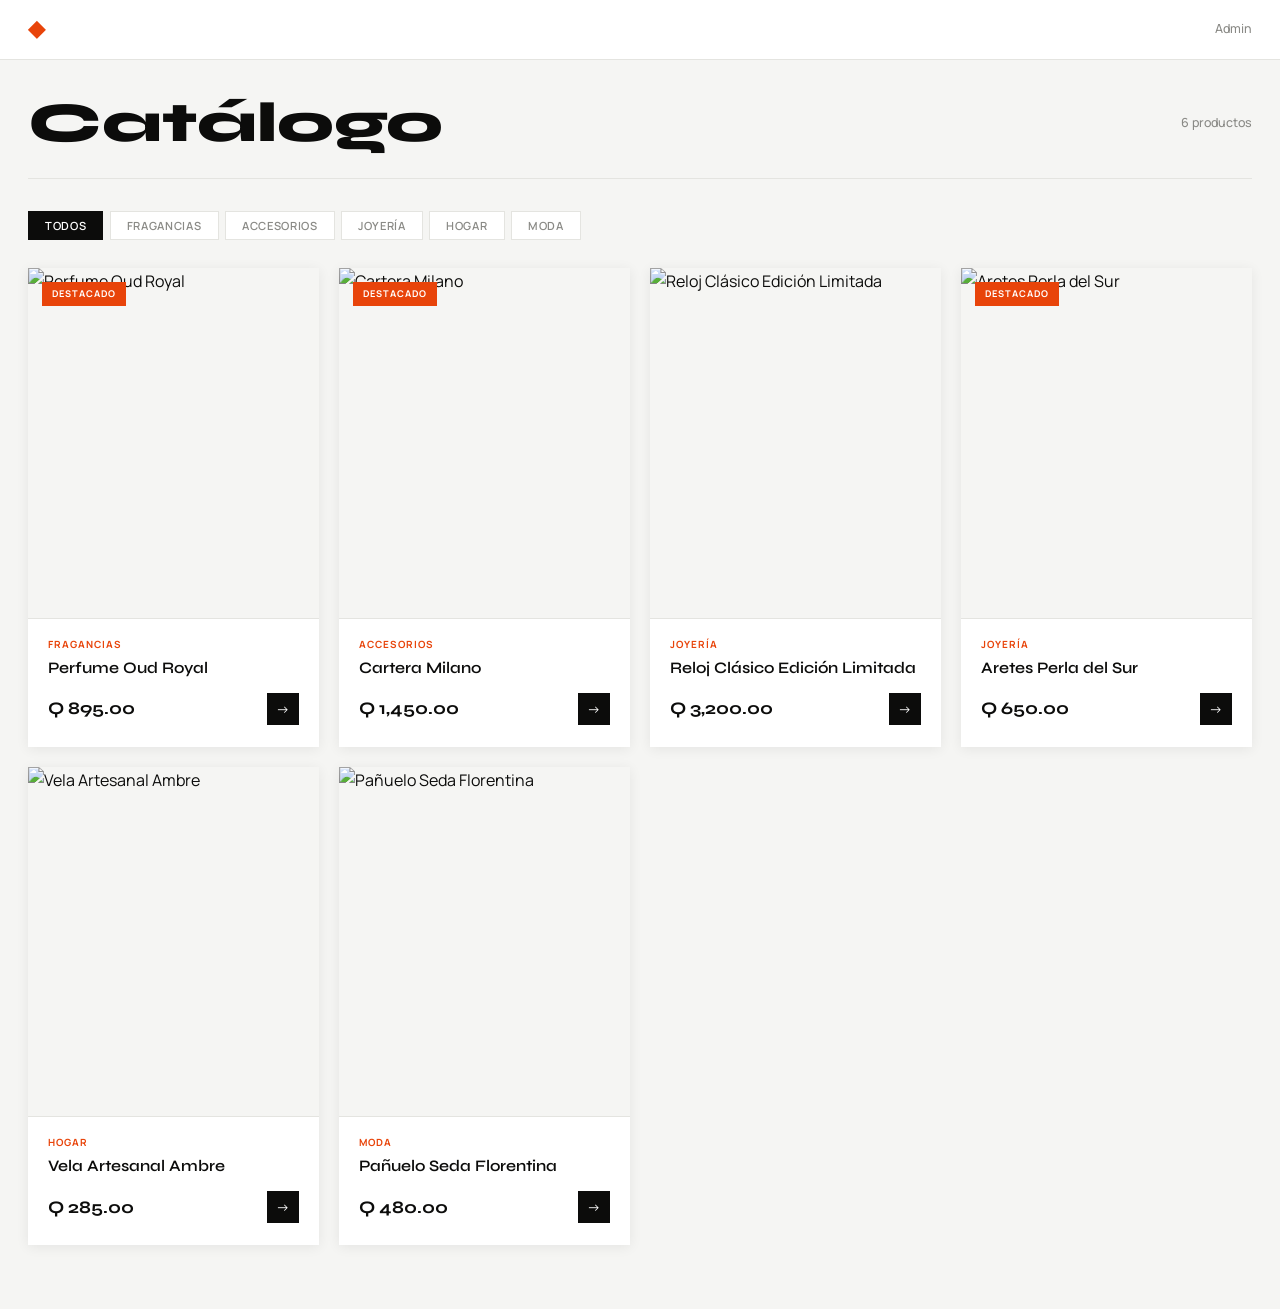
==== catalog.html @ a7bfba95 "first commit" ====
<!DOCTYPE html>
<html lang="es">
<head>
  <meta charset="UTF-8">
  <meta name="viewport" content="width=device-width, initial-scale=1.0">
  <title>Catálogo</title>
  <meta name="description" content="Explora nuestra colección completa de productos.">
  <link rel="preconnect" href="https://fonts.googleapis.com">
  <link rel="preconnect" href="https://fonts.gstatic.com" crossorigin>
  <link href="https://fonts.googleapis.com/css2?family=Syne:wght@400;600;700;800&family=Manrope:wght@300;400;500;600&display=swap" rel="stylesheet">
  <link rel="stylesheet" href="assets/css/main.css">
</head>
<body>

  <nav class="nav">
    <div class="nav__inner">
      <a href="catalog.html" class="nav__logo"><span>◆</span></a>
      <div class="nav__right">
        <a href="admin/index.html" class="nav__link">Admin</a>
      </div>
    </div>
  </nav>

  <div class="container">

    <!-- Header + filters -->
    <div class="cat-header">
      <h1 class="cat-header__title">Catálogo</h1>
      <span class="cat-header__count" id="count"></span>
    </div>

    <div class="filters" id="filters" style="margin-bottom:1.75rem;">
      <button class="filter-btn is-active" data-cat="todos">Todos</button>
    </div>

    <!-- Grid -->
    <div class="products-grid" id="grid">
      <div class="empty">
        <div class="empty__icon">○</div>
        <p>Cargando productos…</p>
      </div>
    </div>

  </div>

  <div id="toasts"></div>
  <script src="assets/js/store.js"></script>
  <script>
    function card(p) {
      const img = p.images?.[0] || '';
      const ss  = Store.stockStatus(p.stock ?? 0);
      return `
        <a href="product.html?id=${p.id}" class="pcard">
          <div class="pcard__img">
            ${img
              ? `<img src="${img}" alt="${p.name}" loading="lazy">`
              : `<div style="width:100%;height:100%;display:flex;align-items:center;justify-content:center;font-size:2.5rem;color:var(--muted)">○</div>`}
            ${p.featured ? `<div class="pcard__badge">Destacado</div>` : ''}
            ${p.stock === 0 ? `<div class="pcard__badge pcard__badge--stock">Sin stock</div>` : ''}
          </div>
          <div class="pcard__body">
            <div class="pcard__cat">${p.category || ''}</div>
            <div class="pcard__name">${p.name}</div>
            <div class="pcard__footer">
              <div class="pcard__price">${Store.formatPrice(p.price)}</div>
              <div class="pcard__btn">→</div>
            </div>
          </div>
        </a>`;
    }

    async function render(cat) {
      const prods = Store.getByCategory(cat);
      document.getElementById('count').textContent = `${prods.length} producto${prods.length !== 1 ? 's' : ''}`;
      document.getElementById('grid').innerHTML = prods.length
        ? prods.map(card).join('')
        : `<div class="empty"><div class="empty__icon">○</div><p class="empty__title">Sin productos aquí</p></div>`;
      document.querySelectorAll('.filter-btn').forEach(b =>
        b.classList.toggle('is-active', b.dataset.cat === cat));
      await resolveLocalImages(document.getElementById('grid'));
    }

    (async () => {
      await ImageDB.open();
      await Store.init();

      // Build filter buttons
      const bar = document.getElementById('filters');
      bar.querySelector('[data-cat="todos"]').addEventListener('click', () => render('todos'));
      Store.getCategories().forEach(cat => {
        const btn = document.createElement('button');
        btn.className = 'filter-btn';
        btn.dataset.cat = cat;
        btn.textContent = cat;
        btn.addEventListener('click', () => render(cat));
        bar.appendChild(btn);
      });

      // Initial render (check URL param)
      const cat = new URLSearchParams(location.search).get('cat');
      render(cat && Store.getCategories().includes(cat) ? cat : 'todos');
    })();
  </script>
</body>
</html>
---- assets/css/main.css ----
/* =============================================
   main.css
   Paleta: blanco limpio / negro / naranja vivo
   Fuentes: Syne + Manrope
   ============================================= */

@import url('https://fonts.googleapis.com/css2?family=Syne:wght@400;600;700;800&family=Manrope:wght@300;400;500;600&display=swap');

:root {
  --bg:       #F5F5F3;
  --surface:  #FFFFFF;
  --dark:     #0C0C0B;
  --accent:   #E8440A;
  --accent-l: #FEF0EB;
  --muted:    #8A8A86;
  --border:   #E4E4E0;

  --font-h: 'Syne', sans-serif;
  --font-b: 'Manrope', sans-serif;

  --nav-h:  60px;
  --max-w:  1320px;
  --ease:   .22s cubic-bezier(.4,0,.2,1);

  --shadow-card: 0 2px 12px rgba(12,12,11,.07);
  --shadow-hover: 0 12px 40px rgba(12,12,11,.14);
}

/* ---- Reset ---- */
*, *::before, *::after { box-sizing: border-box; margin: 0; padding: 0; }
html { font-size: 16px; scroll-behavior: smooth; }
body {
  background: var(--bg);
  color: var(--dark);
  font-family: var(--font-b);
  font-weight: 400;
  line-height: 1.65;
  -webkit-font-smoothing: antialiased;
}
img  { display: block; max-width: 100%; }
a    { color: inherit; text-decoration: none; }
button, input, select, textarea { font-family: var(--font-b); }

/* ---- Typography ---- */
h1,h2,h3,h4 { font-family: var(--font-h); line-height: 1.1; }
h1 { font-size: clamp(2rem, 5vw, 3.5rem); font-weight: 800; }
h2 { font-size: clamp(1.5rem, 3vw, 2.25rem); font-weight: 700; }
h3 { font-size: 1.15rem; font-weight: 600; }

.tag {
  display: inline-block;
  font-size: .62rem;
  font-weight: 600;
  letter-spacing: .12em;
  text-transform: uppercase;
}

/* ---- Layout ---- */
.container { max-width: var(--max-w); margin: 0 auto; padding: 0 1.75rem; }

/* ---- Nav ---- */
.nav {
  height: var(--nav-h);
  background: var(--surface);
  border-bottom: 1px solid var(--border);
  position: sticky; top: 0; z-index: 100;
}
.nav__inner {
  height: 100%;
  max-width: var(--max-w); margin: 0 auto; padding: 0 1.75rem;
  display: flex; align-items: center; justify-content: space-between;
}
.nav__logo {
  font-family: var(--font-h);
  font-size: 1.35rem; font-weight: 800;
  letter-spacing: -.01em;
}
.nav__logo span { color: var(--accent); }
.nav__right { display: flex; align-items: center; gap: 1.5rem; }
.nav__link {
  font-size: .78rem; font-weight: 500;
  color: var(--muted); transition: color var(--ease);
}
.nav__link:hover { color: var(--dark); }
.nav__back {
  display: inline-flex; align-items: center; gap: .4rem;
  font-size: .78rem; font-weight: 500;
  color: var(--muted); transition: color var(--ease);
}
.nav__back:hover { color: var(--dark); }

/* ---- Buttons ---- */
.btn {
  display: inline-flex; align-items: center; gap: .5rem;
  padding: .8rem 1.75rem;
  font-size: .78rem; font-weight: 600;
  letter-spacing: .04em;
  border: none; cursor: pointer;
  transition: all var(--ease);
}
.btn--dark    { background: var(--dark); color: var(--surface); }
.btn--dark:hover { background: var(--accent); }
.btn--outline { background: transparent; color: var(--dark); border: 1.5px solid var(--dark); }
.btn--outline:hover { background: var(--dark); color: var(--surface); }
.btn--ghost   { background: transparent; color: var(--muted); padding: .5rem .75rem; }
.btn--ghost:hover { color: var(--dark); }
.btn--full    { width: 100%; justify-content: center; }
.btn--sm      { padding: .45rem 1rem; font-size: .7rem; }

/* ---- Catalog header ---- */
.cat-header {
  padding: 2rem 0 1.5rem;
  display: flex; align-items: center;
  justify-content: space-between; gap: 1rem; flex-wrap: wrap;
  border-bottom: 1px solid var(--border);
  margin-bottom: 2rem;
}
.cat-header__title { font-weight: 800; }
.cat-header__count { font-size: .78rem; color: var(--muted); font-weight: 500; }

/* ---- Filters ---- */
.filters {
  display: flex; align-items: center;
  gap: .4rem; flex-wrap: wrap;
}
.filter-btn {
  padding: .4rem 1rem;
  font-size: .7rem; font-weight: 600;
  letter-spacing: .06em; text-transform: uppercase;
  border: 1.5px solid var(--border);
  background: var(--surface); color: var(--muted);
  cursor: pointer; transition: all var(--ease);
}
.filter-btn:hover { border-color: var(--dark); color: var(--dark); }
.filter-btn.is-active {
  background: var(--dark); color: var(--surface);
  border-color: var(--dark);
}

/* ---- Product Grid ---- */
.products-grid {
  display: grid;
  grid-template-columns: repeat(auto-fill, minmax(280px, 1fr));
  gap: 1.25rem;
  padding-bottom: 4rem;
}

/* ---- Product Card ---- */
.pcard {
  background: var(--surface);
  overflow: hidden;
  box-shadow: var(--shadow-card);
  transition: transform var(--ease), box-shadow var(--ease);
  display: block;
  cursor: pointer;
}
.pcard:hover {
  transform: translateY(-4px);
  box-shadow: var(--shadow-hover);
}
.pcard__img {
  aspect-ratio: 5/6;
  overflow: hidden;
  background: var(--bg);
  position: relative;
}
.pcard__img img {
  width: 100%; height: 100%; object-fit: cover;
  transition: transform .4s ease;
}
.pcard:hover .pcard__img img { transform: scale(1.05); }

.pcard__badge {
  position: absolute; top: .875rem; left: .875rem;
  background: var(--accent); color: #fff;
  font-size: .58rem; font-weight: 700;
  letter-spacing: .1em; text-transform: uppercase;
  padding: .25rem .65rem;
}
.pcard__badge--stock {
  background: var(--dark);
  top: auto; bottom: .875rem; left: .875rem;
}

.pcard__body {
  padding: 1.1rem 1.25rem 1.35rem;
  border-top: 1px solid var(--border);
}
.pcard__cat {
  font-size: .62rem; font-weight: 700;
  letter-spacing: .1em; text-transform: uppercase;
  color: var(--accent); margin-bottom: .35rem;
}
.pcard__name {
  font-family: var(--font-h);
  font-size: 1rem; font-weight: 600;
  line-height: 1.3; margin-bottom: .875rem;
}
.pcard__footer {
  display: flex; align-items: center; justify-content: space-between;
}
.pcard__price {
  font-family: var(--font-h);
  font-size: 1.1rem; font-weight: 700;
}
.pcard__btn {
  width: 32px; height: 32px;
  background: var(--dark); color: var(--surface);
  border: none; cursor: pointer;
  display: flex; align-items: center; justify-content: center;
  font-size: .85rem;
  transition: background var(--ease);
}
.pcard:hover .pcard__btn { background: var(--accent); }

/* ---- Empty ---- */
.empty {
  grid-column: 1/-1;
  text-align: center; padding: 5rem 2rem; color: var(--muted);
}
.empty__icon { font-size: 2.5rem; margin-bottom: 1rem; opacity: .25; }
.empty__title { font-family: var(--font-h); font-size: 1.35rem; font-weight: 700; color: var(--dark); }

/* ---- Breadcrumb ---- */
.breadcrumb {
  display: flex; align-items: center; gap: .6rem;
  padding: 1.25rem 0;
  font-size: .75rem; color: var(--muted); font-weight: 500;
}
.breadcrumb a:hover { color: var(--accent); }
.breadcrumb__sep { color: var(--border); }

/* ---- Product Detail ---- */
.detail {
  display: grid;
  grid-template-columns: 1fr 1fr;
  gap: 4rem; align-items: start;
  padding: 0 0 5rem;
}
.detail__gallery {
  position: sticky; top: calc(var(--nav-h) + 1.5rem);
}
.detail__main {
  aspect-ratio: 4/5; overflow: hidden;
  background: var(--surface); box-shadow: var(--shadow-card);
  margin-bottom: .5rem;
}
.detail__main img {
  width: 100%; height: 100%; object-fit: cover;
  cursor: zoom-in; transition: transform .4s ease;
}
.detail__main img:hover { transform: scale(1.03); }
.detail__thumbs {
  display: grid; grid-template-columns: repeat(4, 1fr); gap: .4rem;
}
.detail__thumb {
  aspect-ratio: 1; overflow: hidden; cursor: pointer;
  background: var(--surface);
  outline: 2px solid transparent; outline-offset: 1px;
  transition: outline-color var(--ease);
}
.detail__thumb.is-active { outline-color: var(--accent); }
.detail__thumb img { width: 100%; height: 100%; object-fit: cover; }

.detail__info {}
.detail__cat {
  font-size: .65rem; font-weight: 700;
  letter-spacing: .12em; text-transform: uppercase;
  color: var(--accent); margin-bottom: .5rem;
  display: flex; align-items: center; gap: .75rem;
}
.detail__name {
  font-size: clamp(1.75rem, 3vw, 2.5rem);
  margin-bottom: .25rem;
}
.detail__price {
  font-family: var(--font-h);
  font-size: 1.9rem; font-weight: 800;
  color: var(--accent); margin-bottom: 1.75rem;
}
.detail__desc {
  font-size: .92rem; color: var(--muted); line-height: 1.85;
  margin-bottom: 1.75rem; padding-bottom: 1.75rem;
  border-bottom: 1px solid var(--border);
}
.detail__meta {
  display: grid; grid-template-columns: 1fr 1fr; gap: 1rem;
  margin-bottom: 1.75rem; padding-bottom: 1.75rem;
  border-bottom: 1px solid var(--border);
}
.detail__meta-item {}
.detail__meta-label {
  font-size: .6rem; font-weight: 700;
  letter-spacing: .1em; text-transform: uppercase;
  color: var(--muted); margin-bottom: .2rem;
}
.detail__meta-val { font-family: var(--font-h); font-weight: 600; font-size: .92rem; }

.stock-dot {
  display: inline-block; width: 7px; height: 7px;
  border-radius: 50%;
}
.stock-dot.ok  { background: #22C55E; }
.stock-dot.low { background: #F59E0B; }
.stock-dot.out { background: #EF4444; }

.detail__actions { display: flex; flex-direction: column; gap: .75rem; }
.detail__actions .btn { padding: 1rem 2rem; font-size: .78rem; }

/* ---- Related ---- */
.related {
  border-top: 1px solid var(--border); padding: 3rem 0 5rem;
}
.related__title {
  font-family: var(--font-h); font-weight: 800;
  font-size: 1.25rem; margin-bottom: 1.75rem;
  display: flex; align-items: center; gap: .75rem;
}
.related__title::after {
  content: '';
  flex: 1; height: 1px; background: var(--border);
}

/* ---- Toast ---- */
#toasts {
  position: fixed; bottom: 1.5rem; right: 1.5rem;
  z-index: 9999; display: flex; flex-direction: column; gap: .6rem;
  pointer-events: none;
}
.toast {
  display: flex; align-items: center; gap: .75rem;
  padding: .8rem 1.25rem;
  background: var(--dark); color: var(--surface);
  font-size: .78rem; font-weight: 500;
  box-shadow: var(--shadow-hover);
  animation: toastIn .25s ease, toastOut .25s ease 2.8s forwards;
}
.toast--success { border-left: 3px solid #22C55E; }
.toast--error   { border-left: 3px solid var(--accent); }
@keyframes toastIn  { from { opacity:0; transform:translateY(.5rem); } to { opacity:1; transform:translateY(0); } }
@keyframes toastOut { to   { opacity:0; transform:translateY(.5rem); } }

/* ============================================
   ADMIN
   ============================================ */
.admin-wrap {
  display: grid; grid-template-columns: 210px 1fr; min-height: 100vh;
}
.admin-sb {
  background: var(--dark); color: var(--surface);
  padding: 2rem 1.5rem;
  position: sticky; top: 0; height: 100vh; overflow-y: auto;
  display: flex; flex-direction: column;
}
.admin-sb__logo { font-family: var(--font-h); font-size: 1.4rem; font-weight: 800; margin-bottom: .2rem; }
.admin-sb__logo span { color: var(--accent); }
.admin-sb__tag { font-size: .58rem; font-weight: 600; letter-spacing: .12em; text-transform: uppercase; color: rgba(255,255,255,.25); margin-bottom: 2.5rem; }
.admin-nav { list-style: none; display: flex; flex-direction: column; gap: .1rem; }
.admin-nav a {
  display: flex; align-items: center; gap: .7rem;
  padding: .65rem .875rem;
  font-size: .78rem; font-weight: 500;
  color: rgba(255,255,255,.4);
  border-left: 2px solid transparent;
  transition: all var(--ease);
}
.admin-nav a:hover, .admin-nav a.is-active {
  color: #fff; background: rgba(255,255,255,.06); border-left-color: var(--accent);
}
.admin-sb__foot { margin-top: auto; padding-top: 2rem; font-size: .7rem; color: rgba(255,255,255,.2); }
.admin-sb__foot a { color: rgba(232,68,10,.55); }
.admin-sb__foot a:hover { color: var(--accent); }

.admin-main { background: var(--bg); padding: 2rem; }
.admin-topbar { display: flex; align-items: center; justify-content: space-between; margin-bottom: 2rem; gap: 1rem; flex-wrap: wrap; }
.admin-topbar h1 { font-family: var(--font-h); font-size: 1.75rem; font-weight: 800; }
.admin-topbar__act { display: flex; align-items: center; gap: .6rem; }

.view { display: none; }
.view.is-active { display: block; }

/* stats */
.stats-row { display: grid; grid-template-columns: repeat(4,1fr); gap: 1rem; margin-bottom: 1.75rem; }
.stat-card { background: var(--surface); border: 1px solid var(--border); padding: 1.25rem; }
.stat-card__num { font-family: var(--font-h); font-size: 2rem; font-weight: 800; }
.stat-card__label { font-size: .6rem; font-weight: 700; letter-spacing: .1em; text-transform: uppercase; color: var(--muted); margin-top: .2rem; }

/* table */
.table-card { background: var(--surface); border: 1px solid var(--border); overflow: hidden; }
.table-wrap { overflow-x: auto; }
.admin-table { width: 100%; border-collapse: collapse; font-size: .82rem; }
.admin-table th {
  font-size: .6rem; font-weight: 700; letter-spacing: .1em; text-transform: uppercase;
  color: var(--muted); padding: .875rem 1.1rem; border-bottom: 1px solid var(--border); text-align: left; white-space: nowrap;
}
.admin-table td { padding: .875rem 1.1rem; border-bottom: 1px solid var(--border); vertical-align: middle; }
.admin-table tr:last-child td { border-bottom: none; }
.admin-table tr:hover td { background: var(--bg); }
.tbl-img { width: 42px; height: 42px; object-fit: cover; }
.tbl-img-ph { width: 42px; height: 42px; background: var(--bg); display: flex; align-items: center; justify-content: center; color: var(--muted); font-size: 1rem; }
.tbl-name { font-family: var(--font-h); font-weight: 600; }
.tbl-act { display: flex; gap: .4rem; }

.badge { display: inline-block; padding: .18rem .55rem; font-size: .58rem; font-weight: 700; letter-spacing: .06em; text-transform: uppercase; }
.badge--feat { background: var(--accent-l); color: var(--accent); }
.badge--ok   { background: #F0FDF4; color: #15803D; }
.badge--low  { background: #FFFBEB; color: #B45309; }
.badge--out  { background: #FEF2F2; color: #DC2626; }

/* form */
.form-card { background: var(--surface); border: 1px solid var(--border); padding: 2.25rem; max-width: 800px; }
.form-sec { margin-bottom: 2rem; padding-bottom: 2rem; border-bottom: 1px solid var(--border); }
.form-sec:last-child { border-bottom: none; margin-bottom: 0; padding-bottom: 0; }
.form-sec__title { font-size: .62rem; font-weight: 700; letter-spacing: .12em; text-transform: uppercase; color: var(--accent); margin-bottom: 1.5rem; }
.form-row { display: grid; grid-template-columns: 1fr 1fr; gap: 1.25rem; }
.form-group { display: flex; flex-direction: column; gap: .4rem; margin-bottom: 1.1rem; }
.form-group:last-child { margin-bottom: 0; }
.form-label { font-size: .67rem; font-weight: 700; letter-spacing: .08em; text-transform: uppercase; color: var(--muted); }
.form-label span { color: var(--accent); }
.form-input, .form-select, .form-textarea {
  padding: .75rem .9rem; border: 1.5px solid var(--border);
  background: var(--bg); color: var(--dark);
  font-size: .88rem; outline: none; width: 100%;
  transition: border-color var(--ease), background var(--ease);
  appearance: none;
}
.form-input:focus, .form-select:focus, .form-textarea:focus { border-color: var(--accent); background: var(--surface); }
.form-input.is-err { border-color: var(--accent); }
.form-textarea { resize: vertical; min-height: 100px; }
.form-hint  { font-size: .72rem; color: var(--muted); }
.form-error { font-size: .72rem; color: var(--accent); display: none; }
.form-error.show { display: block; }

.img-grid { display: grid; grid-template-columns: repeat(4,1fr); gap: .5rem; margin-bottom: .75rem; }
.img-item { aspect-ratio: 1; overflow: hidden; position: relative; background: var(--bg); }
.img-item img { width: 100%; height: 100%; object-fit: cover; }
.img-item__rm { position: absolute; top: .25rem; right: .25rem; width: 20px; height: 20px; background: rgba(12,12,11,.8); color: #fff; border: none; cursor: pointer; font-size: .6rem; display: flex; align-items: center; justify-content: center; }
.img-add-row { display: flex; gap: .6rem; }
.img-add-row .form-input { flex: 1; }
.img-placeholder { grid-column: 1/-1; padding: .875rem; background: var(--bg); border: 1.5px dashed var(--border); text-align: center; font-size: .78rem; color: var(--muted); }

.toggle-wrap { display: flex; align-items: center; gap: 1rem; margin-top: .4rem; }
.toggle { position: relative; width: 44px; height: 24px; cursor: pointer; }
.toggle input { opacity: 0; width: 0; height: 0; position: absolute; }
.toggle__track { position: absolute; inset: 0; background: var(--border); transition: background var(--ease); }
.toggle input:checked ~ .toggle__track { background: var(--accent); }
.toggle__thumb { position: absolute; top: 3px; left: 3px; width: 18px; height: 18px; background: #fff; transition: transform var(--ease); }
.toggle input:checked ~ .toggle__thumb { transform: translateX(20px); }
.toggle-lbl { font-size: .82rem; color: var(--muted); font-weight: 500; }

.form-actions { display: flex; align-items: center; gap: .875rem; padding-top: 1.5rem; border-top: 1px solid var(--border); flex-wrap: wrap; }

/* ---- Responsive ---- */
@media (max-width: 900px) {
  .detail { grid-template-columns: 1fr; gap: 2rem; }
  .detail__gallery { position: static; }
  .stats-row { grid-template-columns: repeat(2,1fr); }
}
@media (max-width: 768px) {
  :root { --nav-h: 56px; }
  .admin-wrap { grid-template-columns: 1fr; }
  .admin-sb { position: static; height: auto; flex-direction: row; flex-wrap: wrap; gap: 1rem; padding: 1rem 1.5rem; }
  .admin-sb__tag, .admin-sb__foot { display: none; }
  .admin-nav { flex-direction: row; flex-wrap: wrap; }
  .admin-main { padding: 1.25rem; }
  .form-row { grid-template-columns: 1fr; }
  .stats-row { grid-template-columns: repeat(2,1fr); }
}
@media (max-width: 520px) {
  .products-grid { grid-template-columns: repeat(2,1fr); gap: .75rem; }
  .pcard__name { font-size: .9rem; }
}
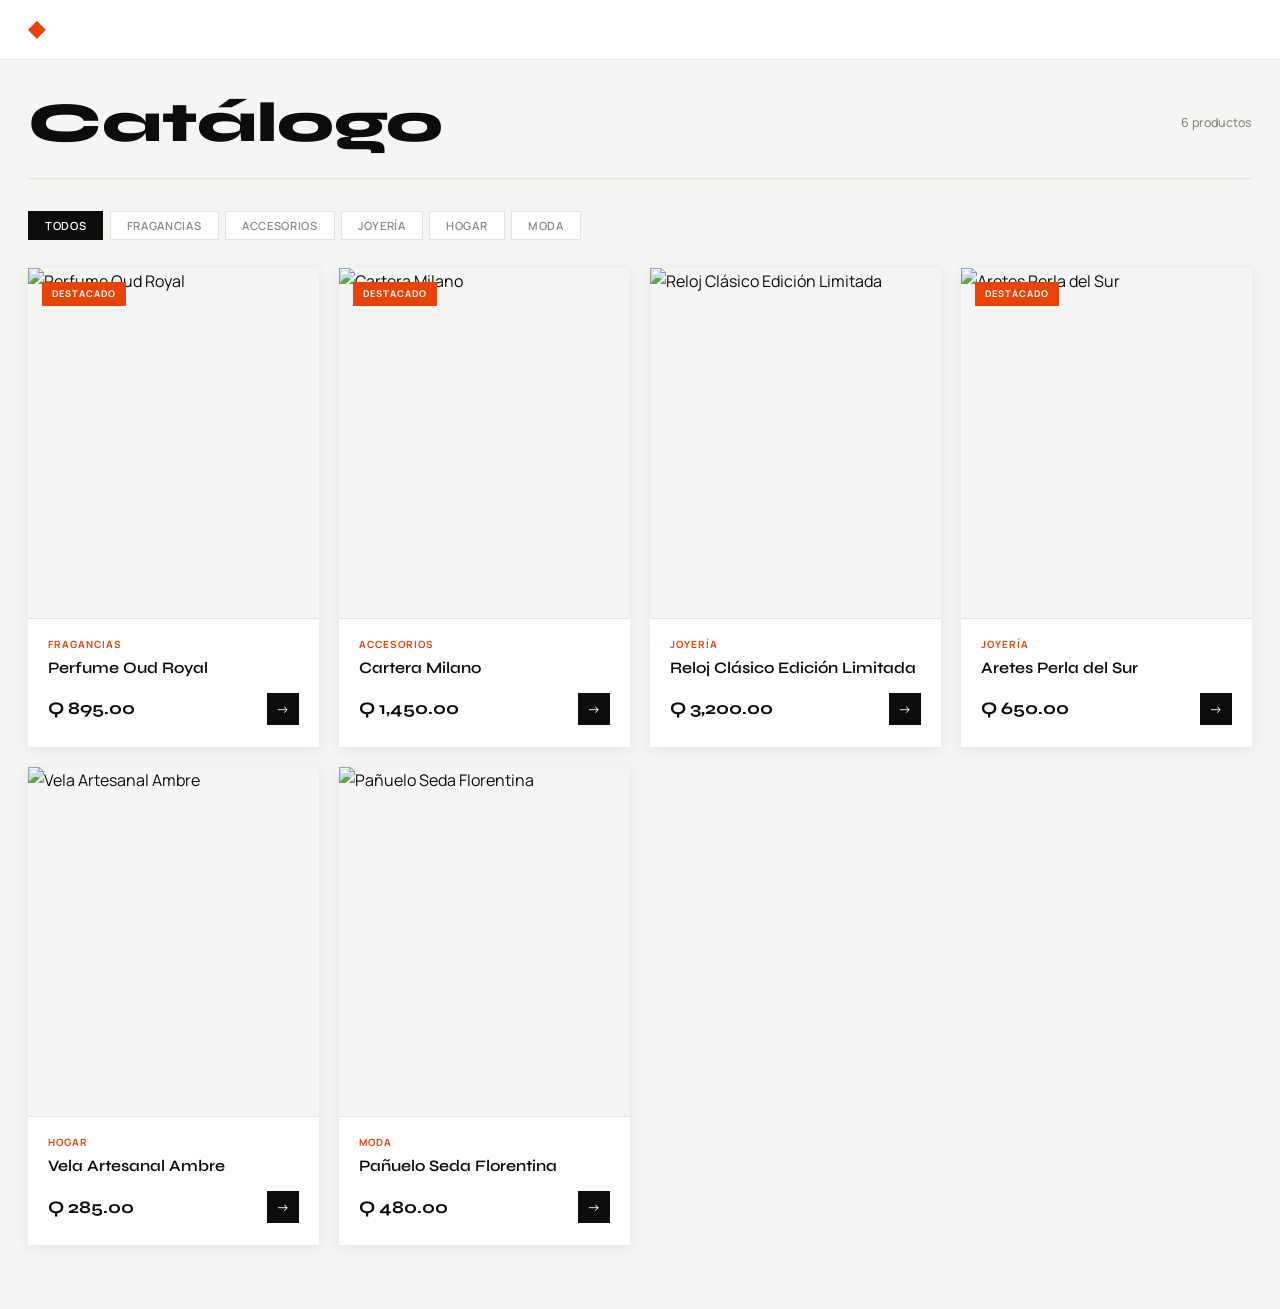
==== commit f5e548c3: "remove admin" ====
--- a/catalog.html
+++ b/catalog.html
@@ -15,9 +15,7 @@
   <nav class="nav">
     <div class="nav__inner">
       <a href="catalog.html" class="nav__logo"><span>◆</span></a>
-      <div class="nav__right">
-        <a href="admin/index.html" class="nav__link">Admin</a>
-      </div>
+      <div class="nav__right"></div>
     </div>
   </nav>
 
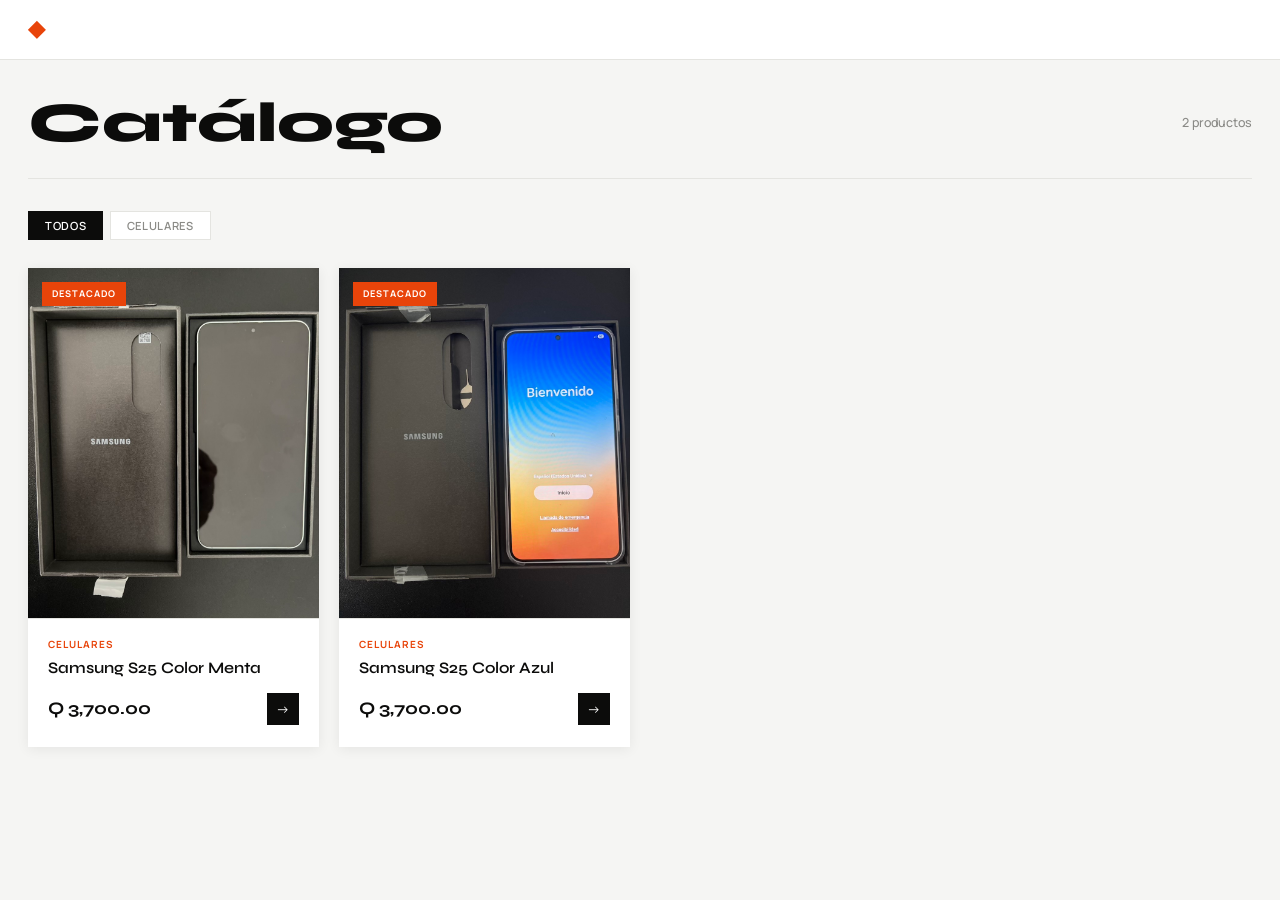
==== commit da1497b2: "get products from assets" ====
--- a/catalog.html
+++ b/catalog.html
@@ -67,7 +67,7 @@
         </a>`;
     }
 
-    async function render(cat) {
+    function render(cat) {
       const prods = Store.getByCategory(cat);
       document.getElementById('count').textContent = `${prods.length} producto${prods.length !== 1 ? 's' : ''}`;
       document.getElementById('grid').innerHTML = prods.length
@@ -75,12 +75,10 @@
         : `<div class="empty"><div class="empty__icon">○</div><p class="empty__title">Sin productos aquí</p></div>`;
       document.querySelectorAll('.filter-btn').forEach(b =>
         b.classList.toggle('is-active', b.dataset.cat === cat));
-      await resolveLocalImages(document.getElementById('grid'));
     }
 
     (async () => {
-      await ImageDB.open();
-      await Store.init();
+      Store.fromData(await Store.fetchJSON());
 
       // Build filter buttons
       const bar = document.getElementById('filters');
--- a/assets/css/main.css
+++ b/assets/css/main.css
@@ -434,7 +434,7 @@
 .img-grid { display: grid; grid-template-columns: repeat(4,1fr); gap: .5rem; margin-bottom: .75rem; }
 .img-item { aspect-ratio: 1; overflow: hidden; position: relative; background: var(--bg); }
 .img-item img { width: 100%; height: 100%; object-fit: cover; }
-.img-item__rm { position: absolute; top: .25rem; right: .25rem; width: 20px; height: 20px; background: rgba(12,12,11,.8); color: #fff; border: none; cursor: pointer; font-size: .6rem; display: flex; align-items: center; justify-content: center; }
+.img-item__rm { position: absolute; top: .25rem; right: .25rem; width: 20px; height: 20px; background: rgba(12,12,11,.8); color: #fff; border: none; cursor: pointer; font-size: .6rem; display: flex; align-items: center; justify-content: center; z-index: 2; }
 .img-add-row { display: flex; gap: .6rem; }
 .img-add-row .form-input { flex: 1; }
 .img-placeholder { grid-column: 1/-1; padding: .875rem; background: var(--bg); border: 1.5px dashed var(--border); text-align: center; font-size: .78rem; color: var(--muted); }
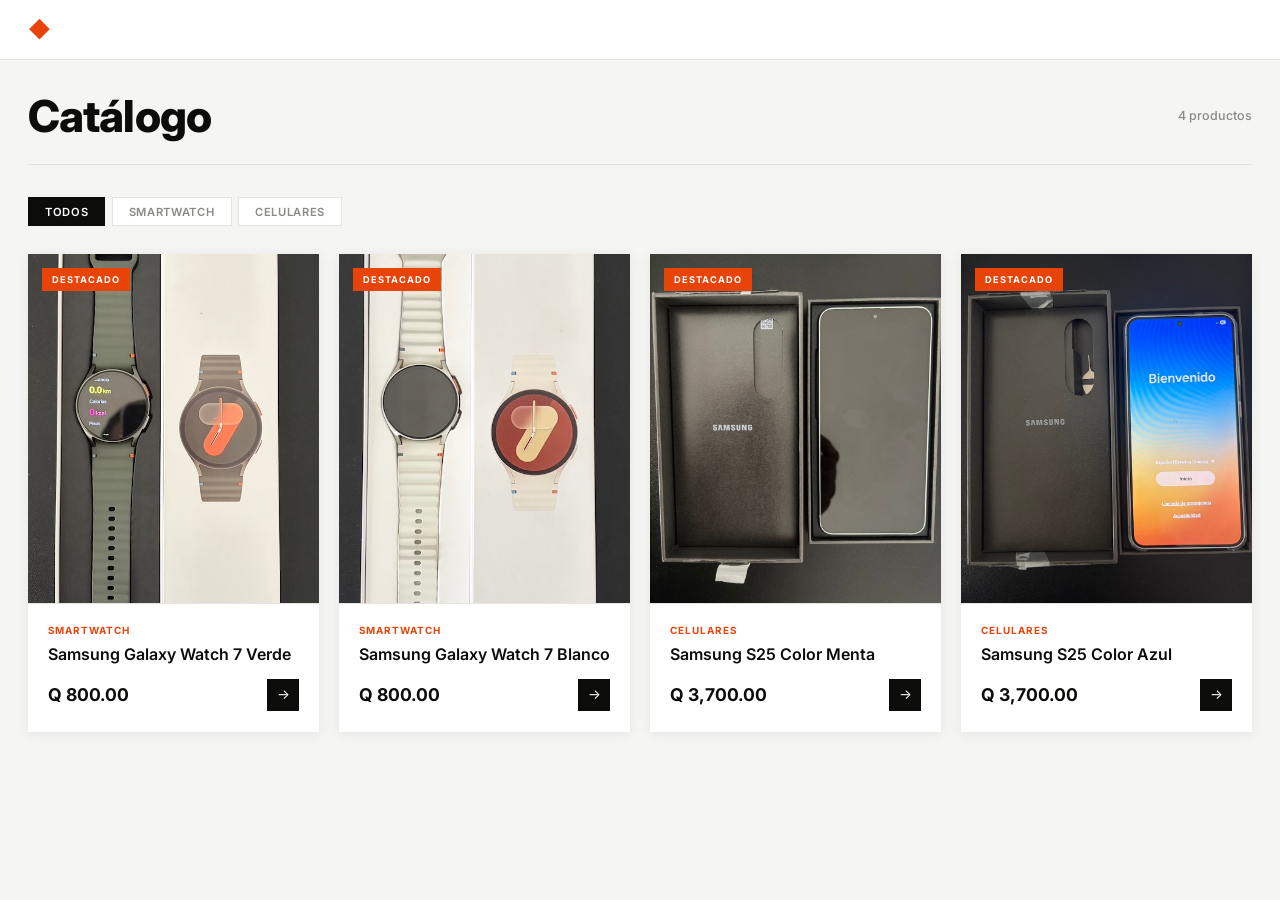
==== commit ac7a549a: "feat: new productos" ====
--- a/catalog.html
+++ b/catalog.html
@@ -7,7 +7,7 @@
   <meta name="description" content="Explora nuestra colección completa de productos.">
   <link rel="preconnect" href="https://fonts.googleapis.com">
   <link rel="preconnect" href="https://fonts.gstatic.com" crossorigin>
-  <link href="https://fonts.googleapis.com/css2?family=Syne:wght@400;600;700;800&family=Manrope:wght@300;400;500;600&display=swap" rel="stylesheet">
+  <link href="https://fonts.googleapis.com/css2?family=Inter:ital,opsz,wght@0,14..32,300;0,14..32,400;0,14..32,500;0,14..32,600;0,14..32,700;0,14..32,800;1,14..32,400&display=swap" rel="stylesheet">
   <link rel="stylesheet" href="assets/css/main.css">
 </head>
 <body>
--- a/assets/css/main.css
+++ b/assets/css/main.css
@@ -1,10 +1,10 @@
 /* =============================================
    main.css
    Paleta: blanco limpio / negro / naranja vivo
-   Fuentes: Syne + Manrope
+   Fuente: Inter
    ============================================= */
 
-@import url('https://fonts.googleapis.com/css2?family=Syne:wght@400;600;700;800&family=Manrope:wght@300;400;500;600&display=swap');
+@import url('https://fonts.googleapis.com/css2?family=Inter:ital,opsz,wght@0,14..32,300;0,14..32,400;0,14..32,500;0,14..32,600;0,14..32,700;0,14..32,800;1,14..32,400&display=swap');
 
 :root {
   --bg:       #F5F5F3;
@@ -15,8 +15,8 @@
   --muted:    #8A8A86;
   --border:   #E4E4E0;
 
-  --font-h: 'Syne', sans-serif;
-  --font-b: 'Manrope', sans-serif;
+  --font-h: 'Inter', sans-serif;
+  --font-b: 'Inter', sans-serif;
 
   --nav-h:  60px;
   --max-w:  1320px;
@@ -43,9 +43,9 @@
 
 /* ---- Typography ---- */
 h1,h2,h3,h4 { font-family: var(--font-h); line-height: 1.1; }
-h1 { font-size: clamp(2rem, 5vw, 3.5rem); font-weight: 800; }
-h2 { font-size: clamp(1.5rem, 3vw, 2.25rem); font-weight: 700; }
-h3 { font-size: 1.15rem; font-weight: 600; }
+h1 { font-size: clamp(1.75rem, 4vw, 2.75rem); font-weight: 700; letter-spacing: -.02em; }
+h2 { font-size: clamp(1.25rem, 2.5vw, 1.9rem); font-weight: 600; letter-spacing: -.015em; }
+h3 { font-size: 1.1rem; font-weight: 600; }
 
 .tag {
   display: inline-block;
@@ -240,27 +240,56 @@
 .detail__gallery {
   position: sticky; top: calc(var(--nav-h) + 1.5rem);
 }
-.detail__main {
+
+/* Carousel */
+.carousel { position: relative; user-select: none; }
+.carousel__main {
   aspect-ratio: 4/5; overflow: hidden;
   background: var(--surface); box-shadow: var(--shadow-card);
+  margin-bottom: .6rem;
+}
+.carousel__main img {
+  width: 100%; height: 100%; object-fit: cover;
+  transition: opacity .25s ease;
+}
+.carousel__btn {
+  position: absolute; top: 50%; transform: translateY(-50%);
+  width: 36px; height: 36px;
+  background: rgba(255,255,255,.92); border: none; cursor: pointer;
+  display: flex; align-items: center; justify-content: center;
+  font-size: 1.1rem; font-weight: 600; color: var(--dark);
+  box-shadow: 0 2px 8px rgba(12,12,11,.12);
+  transition: background var(--ease), opacity var(--ease);
+  z-index: 2;
+}
+.carousel__btn:hover { background: #fff; }
+.carousel__btn--prev { left: .6rem; }
+.carousel__btn--next { right: .6rem; }
+.carousel__dots {
+  display: flex; justify-content: center; gap: .4rem;
   margin-bottom: .5rem;
 }
-.detail__main img {
-  width: 100%; height: 100%; object-fit: cover;
-  cursor: zoom-in; transition: transform .4s ease;
-}
-.detail__main img:hover { transform: scale(1.03); }
-.detail__thumbs {
-  display: grid; grid-template-columns: repeat(4, 1fr); gap: .4rem;
-}
-.detail__thumb {
-  aspect-ratio: 1; overflow: hidden; cursor: pointer;
+.carousel__dot {
+  width: 6px; height: 6px; border-radius: 50%;
+  background: var(--border); border: none; cursor: pointer; padding: 0;
+  transition: background var(--ease), transform var(--ease);
+}
+.carousel__dot.is-active { background: var(--accent); transform: scale(1.3); }
+.carousel__thumbs {
+  display: flex; gap: .4rem;
+  overflow-x: auto; scroll-snap-type: x mandatory;
+  scrollbar-width: none; padding-bottom: .1rem;
+}
+.carousel__thumbs::-webkit-scrollbar { display: none; }
+.carousel__thumb {
+  flex: 0 0 64px; aspect-ratio: 1; overflow: hidden; cursor: pointer;
+  scroll-snap-align: start;
   background: var(--surface);
   outline: 2px solid transparent; outline-offset: 1px;
   transition: outline-color var(--ease);
 }
-.detail__thumb.is-active { outline-color: var(--accent); }
-.detail__thumb img { width: 100%; height: 100%; object-fit: cover; }
+.carousel__thumb.is-active { outline-color: var(--accent); }
+.carousel__thumb img { width: 100%; height: 100%; object-fit: cover; }
 
 .detail__info {}
 .detail__cat {
@@ -270,12 +299,13 @@
   display: flex; align-items: center; gap: .75rem;
 }
 .detail__name {
-  font-size: clamp(1.75rem, 3vw, 2.5rem);
+  font-size: clamp(1.5rem, 2.5vw, 2.1rem);
+  font-weight: 700; letter-spacing: -.02em;
   margin-bottom: .25rem;
 }
 .detail__price {
   font-family: var(--font-h);
-  font-size: 1.9rem; font-weight: 800;
+  font-size: 1.65rem; font-weight: 700; letter-spacing: -.02em;
   color: var(--accent); margin-bottom: 1.75rem;
 }
 .detail__desc {
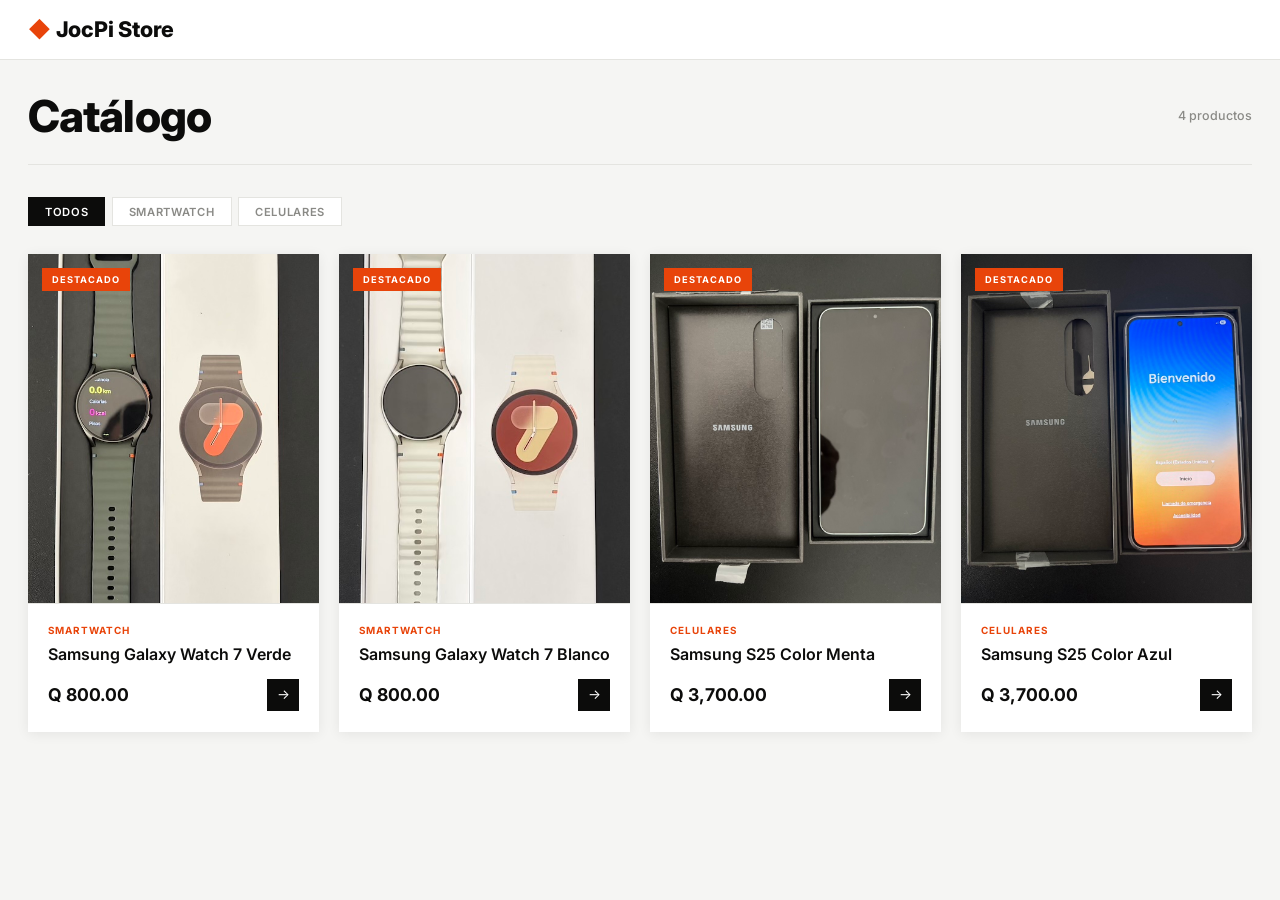
==== commit f215583d: "feat: name" ====
--- a/catalog.html
+++ b/catalog.html
@@ -3,8 +3,9 @@
 <head>
   <meta charset="UTF-8">
   <meta name="viewport" content="width=device-width, initial-scale=1.0">
-  <title>Catálogo</title>
+  <title>JocPi Store</title>
   <meta name="description" content="Explora nuestra colección completa de productos.">
+  <link rel="icon" href="data:image/svg+xml,<svg xmlns='http://www.w3.org/2000/svg' viewBox='0 0 100 100'><text y='.9em' font-size='90'>🛍️</text></svg>">
   <link rel="preconnect" href="https://fonts.googleapis.com">
   <link rel="preconnect" href="https://fonts.gstatic.com" crossorigin>
   <link href="https://fonts.googleapis.com/css2?family=Inter:ital,opsz,wght@0,14..32,300;0,14..32,400;0,14..32,500;0,14..32,600;0,14..32,700;0,14..32,800;1,14..32,400&display=swap" rel="stylesheet">
@@ -14,7 +15,7 @@
 
   <nav class="nav">
     <div class="nav__inner">
-      <a href="catalog.html" class="nav__logo"><span>◆</span></a>
+      <a href="catalog.html" class="nav__logo"><span>◆</span> JocPi Store</a>
       <div class="nav__right"></div>
     </div>
   </nav>
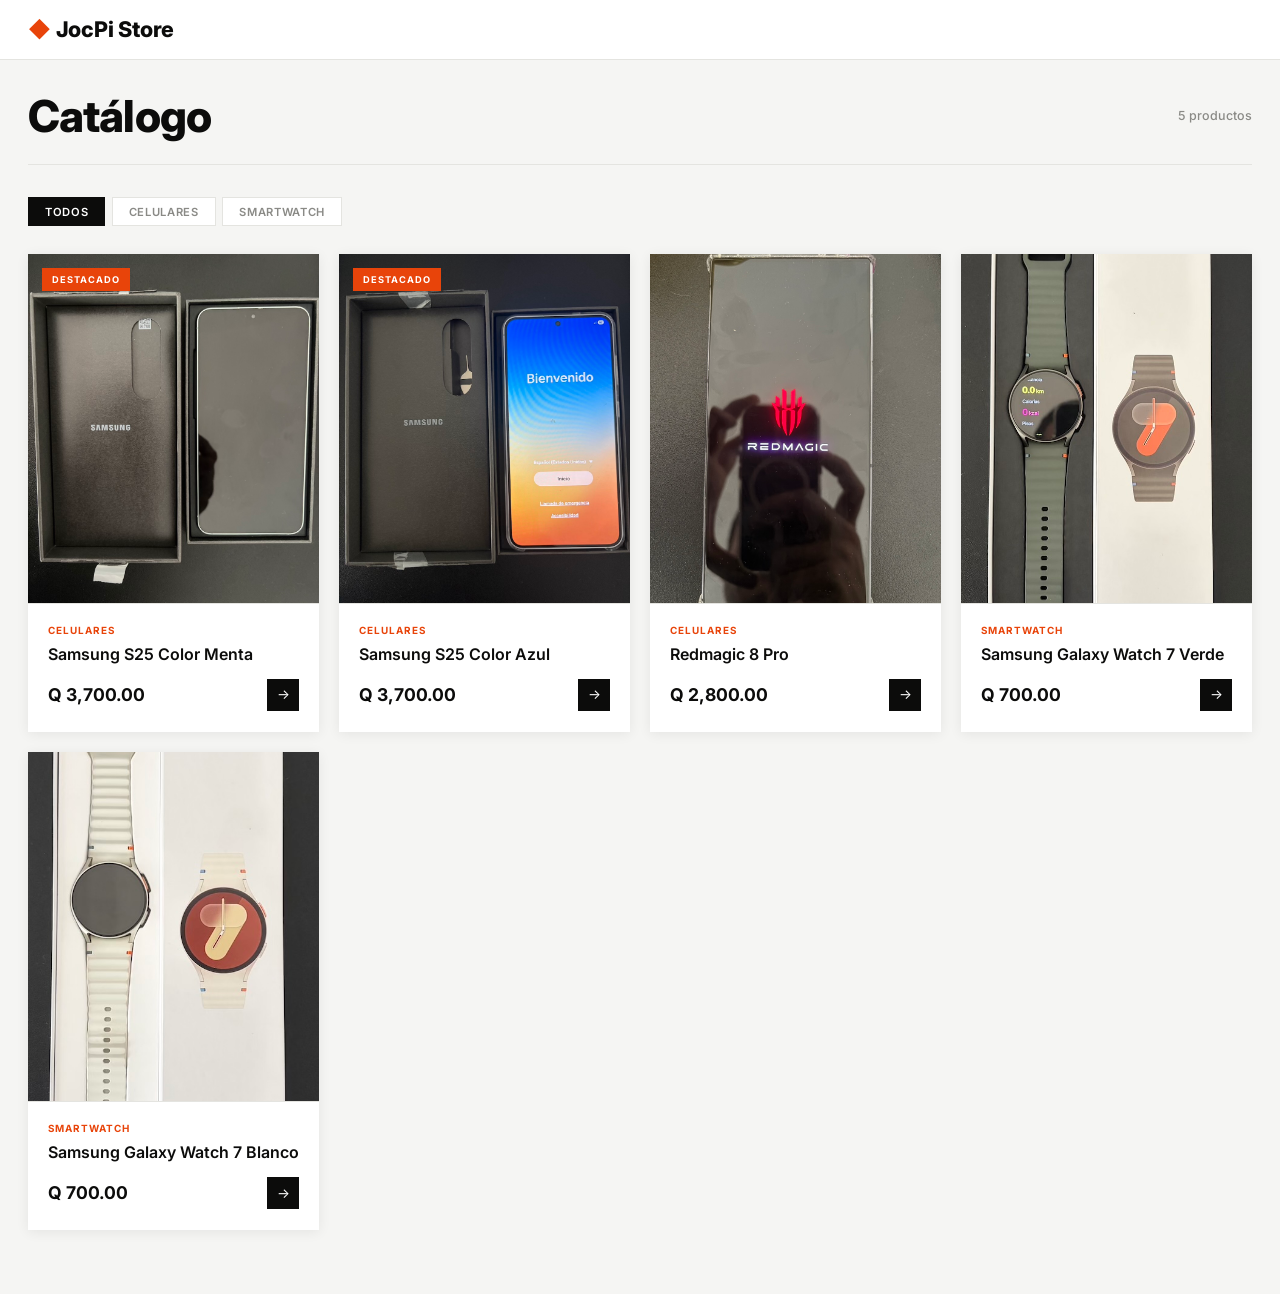
==== commit 36d1e0e6: "feat: sort and price" ====
--- a/catalog.html
+++ b/catalog.html
@@ -69,7 +69,7 @@
     }
 
     function render(cat) {
-      const prods = Store.getByCategory(cat);
+      const prods = Store.getByCategory(cat).sort((a, b) => (b.featured ? 1 : 0) - (a.featured ? 1 : 0));
       document.getElementById('count').textContent = `${prods.length} producto${prods.length !== 1 ? 's' : ''}`;
       document.getElementById('grid').innerHTML = prods.length
         ? prods.map(card).join('')
